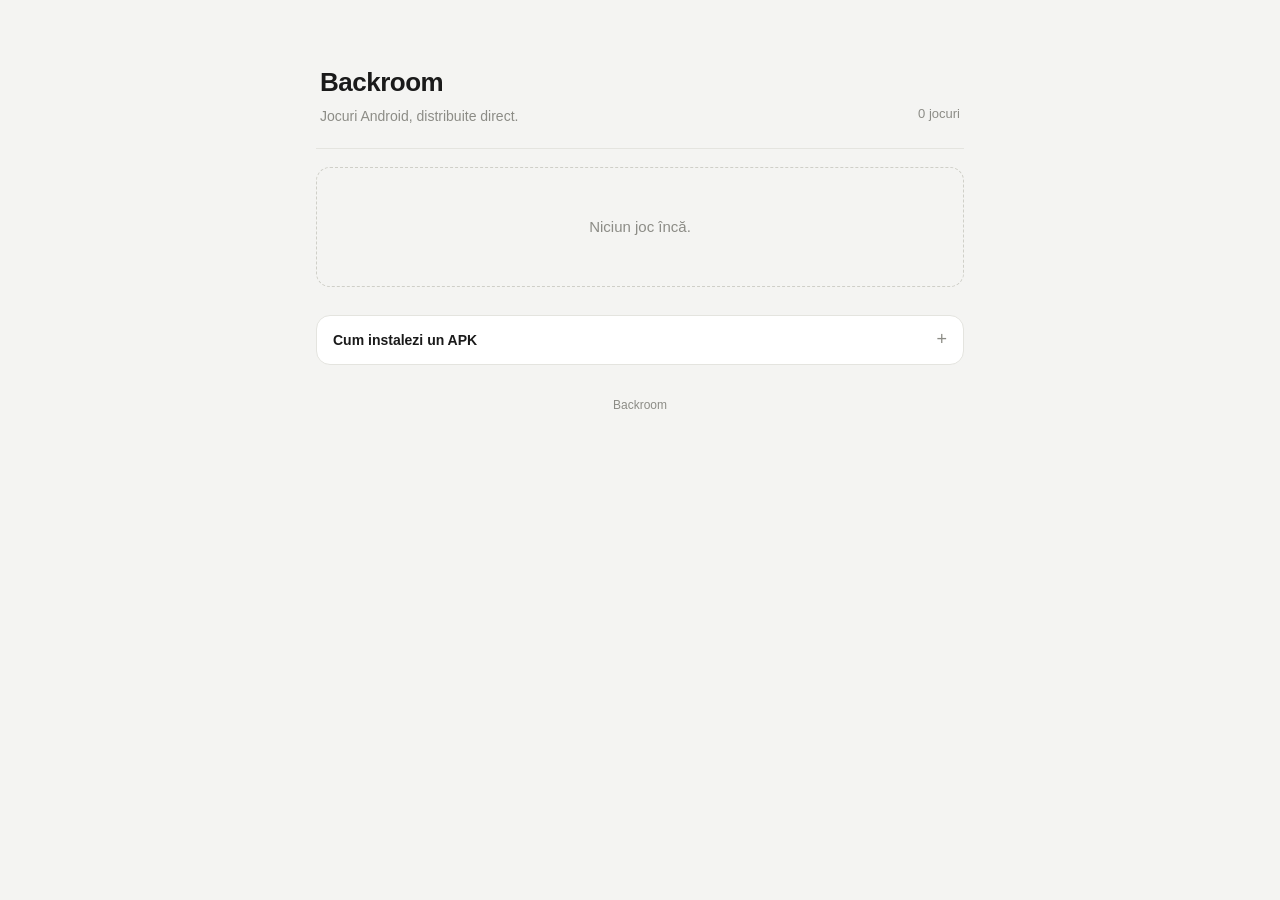
==== docs/index.html @ 14b81a72 "Backroom: site + admin local Co-Authored-By: Claude Opus 5.5 <noreply@anthropic.com>" ====
<!doctype html>
<html lang="ro">
<head>
  <meta charset="utf-8">
  <meta name="viewport" content="width=device-width, initial-scale=1, viewport-fit=cover">
  <meta name="robots" content="noindex, nofollow">
  <meta name="theme-color" content="#f4f4f2" media="(prefers-color-scheme: light)">
  <meta name="theme-color" content="#111110" media="(prefers-color-scheme: dark)">
  <title>Backroom</title>
  <link rel="icon" href="favicon.svg" type="image/svg+xml">
  <link rel="stylesheet" href="style.css">
</head>
<body>
  <main class="wrap">
    <header class="top">
      <div>
        <h1 class="wordmark">Backroom</h1>
        <p class="lede">Jocuri Android, distribuite direct.</p>
      </div>
      <span class="count" id="count"></span>
    </header>

    <section class="list" id="list" aria-live="polite">
      <div class="skeleton"></div><div class="skeleton"></div><div class="skeleton"></div>
    </section>

    <details class="help">
      <summary>Cum instalezi un APK</summary>
      <ol>
        <li>Apasă <b>Descarcă</b> și așteaptă să se termine descărcarea.</li>
        <li>Deschide fișierul din notificare sau din aplicația <b>Fișiere → Descărcări</b>.</li>
        <li>Dacă telefonul cere, permite instalarea din această sursă (<b>Setări → Instalează aplicații necunoscute</b>), apoi revino și apasă <b>Instalează</b>.</li>
      </ol>
      <p>La o versiune nouă, descarci și instalezi peste cea veche. Progresul rămâne.</p>
    </details>

    <footer class="foot">Backroom</footer>
  </main>

  <dialog class="sheet" id="sheet">
    <div class="sheet-in">
      <button class="close" id="close" aria-label="Închide">
        <svg viewBox="0 0 24 24" width="20" height="20"><path d="M6 6l12 12M18 6L6 18" stroke="currentColor" stroke-width="1.8" stroke-linecap="round"/></svg>
      </button>
      <div class="sheet-head">
        <img class="icon lg" id="s-icon" alt="">
        <div>
          <h2 id="s-name"></h2>
          <p class="meta" id="s-meta"></p>
        </div>
      </div>
      <a class="btn primary wide" id="s-dl" download>
        <svg viewBox="0 0 24 24" width="18" height="18"><path d="M12 4v11m0 0l-4.5-4.5M12 15l4.5-4.5M5 19h14" stroke="currentColor" stroke-width="1.8" fill="none" stroke-linecap="round" stroke-linejoin="round"/></svg>
        <span id="s-dl-label">Descarcă</span>
      </a>
      <p class="body" id="s-desc"></p>
      <div id="s-log-wrap">
        <h3>Ce e nou</h3>
        <p class="body" id="s-log"></p>
      </div>
      <dl class="facts" id="s-facts"></dl>
    </div>
  </dialog>

  <script src="app.js"></script>
</body>
</html>
---- docs/style.css ----
:root {
  --bg: #f4f4f2;
  --card: #ffffff;
  --line: #e4e4df;
  --line-strong: #cfcfc8;
  --text: #1a1a1a;
  --soft: #55554f;
  --muted: #8c8c86;
  --accent: #1a1a1a;
  --accent-text: #ffffff;
  --tag: #e9efe6;
  --tag-text: #3d5a35;
  --shadow: 0 1px 2px rgba(20, 20, 15, .04), 0 2px 8px rgba(20, 20, 15, .03);
  --radius: 14px;
  color-scheme: light;
}
@media (prefers-color-scheme: dark) {
  :root {
    --bg: #111110;
    --card: #1a1a19;
    --line: #2a2a28;
    --line-strong: #3a3a37;
    --text: #ededea;
    --soft: #b0b0aa;
    --muted: #7d7d77;
    --accent: #ededea;
    --accent-text: #111110;
    --tag: #23301f;
    --tag-text: #a9c99c;
    --shadow: none;
    color-scheme: dark;
  }
}

* { box-sizing: border-box; }
html { -webkit-text-size-adjust: 100%; }
body {
  margin: 0;
  background: var(--bg);
  color: var(--text);
  font: 15px/1.45 -apple-system, BlinkMacSystemFont, "Segoe UI", Inter, Roboto, "Helvetica Neue", sans-serif;
  -webkit-font-smoothing: antialiased;
  -webkit-tap-highlight-color: transparent;
}

.wrap {
  max-width: 680px;
  margin: 0 auto;
  padding: calc(28px + env(safe-area-inset-top)) 16px calc(32px + env(safe-area-inset-bottom));
}

.top {
  display: flex;
  align-items: flex-end;
  justify-content: space-between;
  gap: 16px;
  padding: 8px 4px 22px;
  border-bottom: 1px solid var(--line);
  margin-bottom: 18px;
}
.wordmark { margin: 0; font-size: 26px; font-weight: 650; letter-spacing: -.5px; }
.lede { margin: 4px 0 0; color: var(--muted); font-size: 14px; }
.count { color: var(--muted); font-size: 13px; white-space: nowrap; padding-bottom: 2px; }

.list { display: flex; flex-direction: column; gap: 10px; }

.game {
  display: flex;
  align-items: center;
  gap: 14px;
  padding: 14px;
  background: var(--card);
  border: 1px solid var(--line);
  border-radius: var(--radius);
  box-shadow: var(--shadow);
  cursor: pointer;
  transition: border-color .15s, transform .15s;
}
.game:hover { border-color: var(--line-strong); }
.game:active { transform: scale(.99); }

.icon {
  width: 60px; height: 60px;
  border-radius: 14px;
  flex: none;
  object-fit: cover;
  background: var(--line);
  outline: 1px solid rgba(0, 0, 0, .06);
  outline-offset: -1px;
}
.icon.lg { width: 76px; height: 76px; border-radius: 18px; }

.info { flex: 1; min-width: 0; }
.name-row { display: flex; align-items: center; gap: 8px; min-width: 0; }
.name { margin: 0; font-size: 16px; font-weight: 620; letter-spacing: -.15px; white-space: nowrap; overflow: hidden; text-overflow: ellipsis; }
.tag {
  flex: none;
  font-size: 11px; font-weight: 600;
  padding: 2px 7px;
  border-radius: 99px;
  background: var(--tag); color: var(--tag-text);
}
.desc {
  margin: 3px 0 0;
  color: var(--soft);
  font-size: 13.5px;
  display: -webkit-box; -webkit-line-clamp: 2; -webkit-box-orient: vertical; overflow: hidden;
}
.meta { margin: 5px 0 0; color: var(--muted); font-size: 12.5px; font-variant-numeric: tabular-nums; }

.btn {
  display: inline-flex; align-items: center; justify-content: center; gap: 6px;
  flex: none;
  min-height: 40px;
  padding: 0 14px;
  border-radius: 10px;
  border: 1px solid var(--line-strong);
  background: transparent;
  color: var(--text);
  font: inherit; font-size: 14px; font-weight: 600;
  text-decoration: none;
  cursor: pointer;
  transition: background .15s, border-color .15s;
}
.btn:hover { border-color: var(--text); }
.btn.primary { background: var(--accent); color: var(--accent-text); border-color: var(--accent); }
.btn.primary:hover { opacity: .9; }
.btn.wide { width: 100%; min-height: 48px; font-size: 15px; }

/* narrow phones: icon-only download button */
@media (max-width: 400px) {
  .game .btn .lbl { display: none; }
  .game .btn { width: 44px; padding: 0; }
  .icon { width: 56px; height: 56px; border-radius: 13px; }
}

.skeleton { height: 90px; border-radius: var(--radius); background: var(--card); border: 1px solid var(--line); opacity: .6; animation: pulse 1.2s ease-in-out infinite alternate; }
@keyframes pulse { to { opacity: .3; } }

.empty { text-align: center; color: var(--muted); padding: 48px 16px; border: 1px dashed var(--line-strong); border-radius: var(--radius); }

.help {
  margin-top: 28px;
  background: var(--card);
  border: 1px solid var(--line);
  border-radius: var(--radius);
  padding: 0 16px;
}
.help summary { cursor: pointer; padding: 14px 0; font-weight: 600; font-size: 14px; list-style: none; display: flex; justify-content: space-between; }
.help summary::-webkit-details-marker { display: none; }
.help summary::after { content: "+"; color: var(--muted); font-weight: 400; font-size: 18px; line-height: 1; }
.help[open] summary::after { content: "−"; }
.help ol { margin: 0 0 8px; padding-left: 20px; color: var(--soft); font-size: 14px; }
.help li { margin-bottom: 6px; }
.help p { color: var(--muted); font-size: 13px; margin: 0 0 14px; }

.foot { text-align: center; color: var(--muted); font-size: 12px; padding: 32px 0 0; }

/* detail sheet */
.sheet {
  border: none; padding: 0;
  width: 100%; max-width: 560px;
  max-height: 88vh;
  margin: auto auto 0;
  border-radius: 20px 20px 0 0;
  background: var(--card); color: var(--text);
}
.sheet::backdrop { background: rgba(10, 10, 8, .45); }
.sheet[open] { animation: up .22s ease-out; }
@keyframes up { from { transform: translateY(24px); opacity: 0; } }
.sheet-in { position: relative; padding: 24px 20px calc(24px + env(safe-area-inset-bottom)); }
.close {
  position: absolute; top: 14px; right: 14px;
  width: 36px; height: 36px; border-radius: 50%;
  border: none; background: var(--bg); color: var(--soft);
  display: flex; align-items: center; justify-content: center; cursor: pointer;
}
.sheet-head { display: flex; gap: 16px; align-items: center; padding-right: 40px; margin-bottom: 18px; }
.sheet h2 { margin: 0; font-size: 21px; letter-spacing: -.3px; }
.sheet h3 { margin: 22px 0 6px; font-size: 13px; text-transform: uppercase; letter-spacing: .6px; color: var(--muted); font-weight: 600; }
.sheet .body { margin: 18px 0 0; color: var(--soft); white-space: pre-line; font-size: 14.5px; }
.sheet h3 + .body { margin-top: 0; }
.facts { display: grid; grid-template-columns: 1fr 1fr; gap: 1px; background: var(--line); border: 1px solid var(--line); border-radius: 12px; overflow: hidden; margin: 22px 0 0; }
.facts div { background: var(--card); padding: 10px 12px; }
.facts dt { font-size: 11.5px; color: var(--muted); }
.facts dd { margin: 2px 0 0; font-size: 14px; font-weight: 550; font-variant-numeric: tabular-nums; }

@media (min-width: 640px) {
  .wrap { padding-top: 56px; }
  .game { padding: 16px 18px; gap: 16px; }
  .sheet { margin: auto; border-radius: 20px; }
  .sheet-in { padding: 28px; }
}
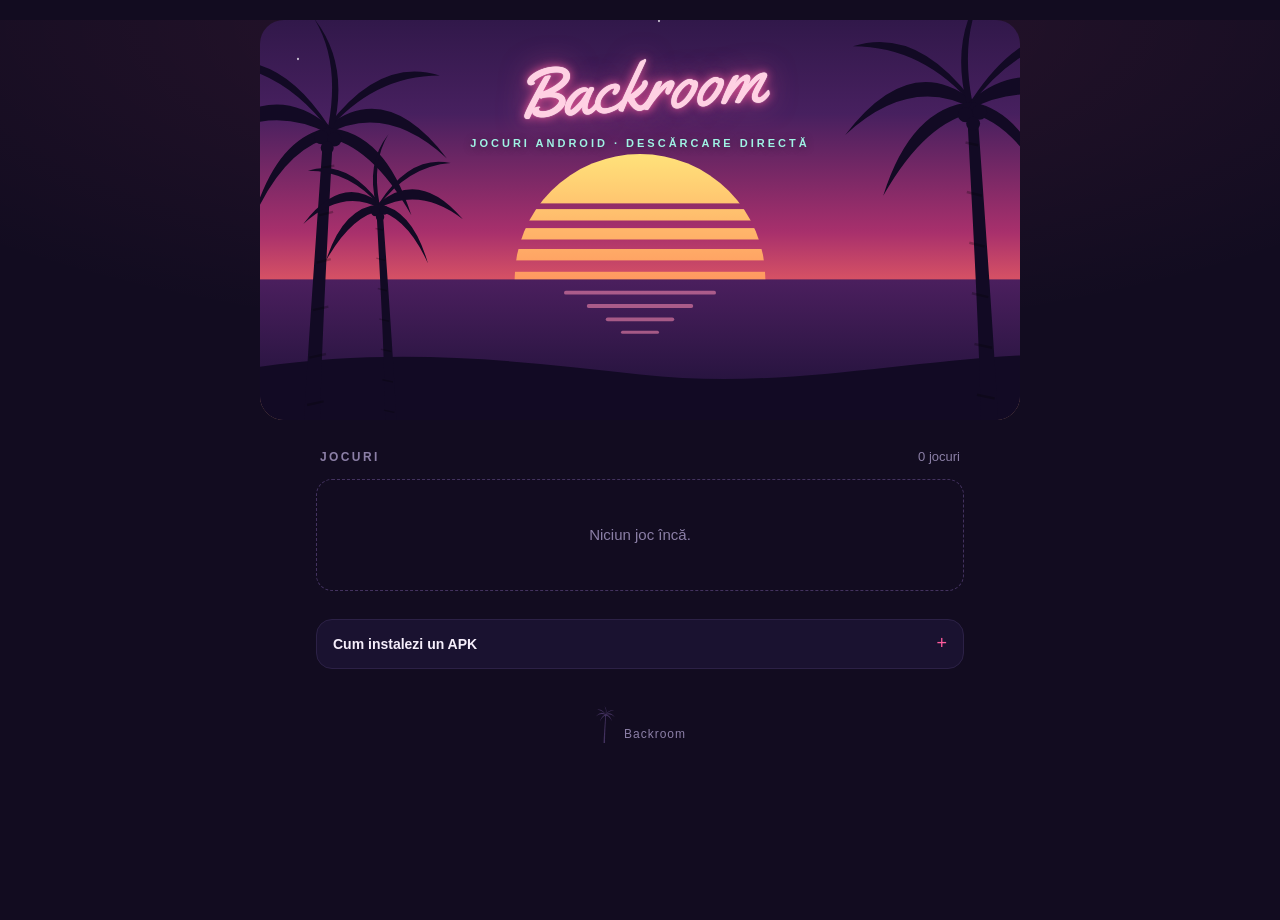
==== commit a80c5afb: "Temă Miami: apus, palmieri, ocean Co-Authored-By: Claude Opus 5.5 <noreply@anthropic.com>" ====
--- a/docs/index.html
+++ b/docs/index.html
@@ -4,21 +4,88 @@
   <meta charset="utf-8">
   <meta name="viewport" content="width=device-width, initial-scale=1, viewport-fit=cover">
   <meta name="robots" content="noindex, nofollow">
-  <meta name="theme-color" content="#f4f4f2" media="(prefers-color-scheme: light)">
-  <meta name="theme-color" content="#111110" media="(prefers-color-scheme: dark)">
+  <meta name="theme-color" content="#1b1035">
   <title>Backroom</title>
   <link rel="icon" href="favicon.svg" type="image/svg+xml">
+  <link rel="preconnect" href="https://fonts.googleapis.com">
+  <link rel="preconnect" href="https://fonts.gstatic.com" crossorigin>
+  <link href="https://fonts.googleapis.com/css2?family=Yellowtail&display=swap" rel="stylesheet">
   <link rel="stylesheet" href="style.css">
 </head>
 <body>
+  <svg width="0" height="0" style="position:absolute" aria-hidden="true">
+    <defs>
+      <symbol id="palm" viewBox="0 0 240 420">
+        <path d="M104 420 C108 330 116 220 124 108 L132 110 C126 222 120 330 120 420 Z"/>
+        <path d="M108 380 l14 -3 M110 340 l14 -3 M112 300 l14 -3 M115 260 l13 -3 M118 220 l12 -3 M120 180 l12 -3 M123 140 l10 -2" stroke="#000" stroke-opacity=".25" stroke-width="2"/>
+        <path d="M128 104 Q178 66 228 132 Q176 84 126 112Z"/>
+        <path d="M128 104 Q172 46 222 62 Q166 62 126 110Z"/>
+        <path d="M128 104 Q74 60 18 126 Q74 82 130 112Z"/>
+        <path d="M128 104 Q86 40 34 52 Q90 56 130 110Z"/>
+        <path d="M128 104 Q138 50 116 14 Q146 52 132 108Z"/>
+        <path d="M128 106 Q176 110 198 180 Q164 120 124 114Z"/>
+        <path d="M128 106 Q84 114 64 184 Q92 122 132 114Z"/>
+        <circle cx="122" cy="114" r="6"/><circle cx="133" cy="116" r="6"/><circle cx="127" cy="123" r="5.5"/>
+      </symbol>
+      <linearGradient id="sky" x1="0" y1="0" x2="0" y2="1">
+        <stop offset="0" stop-color="#1b1035"/>
+        <stop offset=".38" stop-color="#47205f"/>
+        <stop offset=".62" stop-color="#a8306c"/>
+        <stop offset=".8" stop-color="#ff6f5e"/>
+        <stop offset=".92" stop-color="#ffb86b"/>
+      </linearGradient>
+      <linearGradient id="sun" x1="0" y1="0" x2="0" y2="1">
+        <stop offset="0" stop-color="#ffe27a"/>
+        <stop offset=".6" stop-color="#ff8a5b"/>
+        <stop offset="1" stop-color="#ff4f8b"/>
+      </linearGradient>
+      <linearGradient id="sea" x1="0" y1="0" x2="0" y2="1">
+        <stop offset="0" stop-color="#4b1f5e"/>
+        <stop offset="1" stop-color="#1a1034"/>
+      </linearGradient>
+      <mask id="sunCut">
+        <rect width="400" height="260" fill="#fff"/>
+        <rect x="0" y="146" width="400" height="3" fill="#000"/>
+        <rect x="0" y="155" width="400" height="4" fill="#000"/>
+        <rect x="0" y="165" width="400" height="5" fill="#000"/>
+        <rect x="0" y="176" width="400" height="6" fill="#000"/>
+      </mask>
+    </defs>
+  </svg>
+
+  <header class="hero">
+    <svg class="scene" viewBox="0 0 400 260" preserveAspectRatio="xMidYMax slice" aria-hidden="true">
+      <rect width="400" height="260" fill="url(#sky)"/>
+      <g fill="#fff" opacity=".7">
+        <circle cx="40" cy="22" r=".9"/><circle cx="92" cy="40" r=".7"/><circle cx="150" cy="16" r="1"/><circle cx="262" cy="30" r=".8"/>
+        <circle cx="318" cy="14" r="1"/><circle cx="360" cy="46" r=".7"/><circle cx="210" cy="50" r=".6"/><circle cx="20" cy="70" r=".6"/>
+      </g>
+      <circle cx="200" cy="186" r="66" fill="url(#sun)" mask="url(#sunCut)"/>
+      <rect y="186" width="400" height="74" fill="url(#sea)"/>
+      <g fill="#ff8fb4" opacity=".55">
+        <rect x="160" y="192" width="80" height="2" rx="1"/>
+        <rect x="172" y="199" width="56" height="2" rx="1"/>
+        <rect x="182" y="206" width="36" height="2" rx="1"/>
+        <rect x="190" y="213" width="20" height="1.6" rx=".8"/>
+      </g>
+      <path d="M0 232 C70 222 130 228 200 236 S330 230 400 226 V260 H0Z" fill="#120a24"/>
+      <g fill="#120a24">
+        <use href="#palm" x="-44" y="40" width="150" height="262"/>
+        <use href="#palm" x="18" y="104" width="96" height="168" transform="translate(132 0) scale(-1 1)"/>
+        <use href="#palm" x="300" y="22" width="160" height="280" transform="translate(760 0) scale(-1 1)"/>
+      </g>
+    </svg>
+    <div class="brand">
+      <h1 class="wordmark">Backroom</h1>
+      <p class="kicker">Jocuri Android · Descărcare directă</p>
+    </div>
+  </header>
+
   <main class="wrap">
-    <header class="top">
-      <div>
-        <h1 class="wordmark">Backroom</h1>
-        <p class="lede">Jocuri Android, distribuite direct.</p>
-      </div>
+    <div class="section-head">
+      <h2>Jocuri</h2>
       <span class="count" id="count"></span>
-    </header>
+    </div>
 
     <section class="list" id="list" aria-live="polite">
       <div class="skeleton"></div><div class="skeleton"></div><div class="skeleton"></div>
@@ -34,7 +101,10 @@
       <p>La o versiune nouă, descarci și instalezi peste cea veche. Progresul rămâne.</p>
     </details>
 
-    <footer class="foot">Backroom</footer>
+    <footer class="foot">
+      <svg viewBox="0 0 240 420" width="22" height="38" aria-hidden="true"><use href="#palm"/></svg>
+      <span>Backroom</span>
+    </footer>
   </main>
 
   <dialog class="sheet" id="sheet">
--- a/docs/style.css
+++ b/docs/style.css
@@ -1,70 +1,90 @@
 :root {
-  --bg: #f4f4f2;
-  --card: #ffffff;
-  --line: #e4e4df;
-  --line-strong: #cfcfc8;
-  --text: #1a1a1a;
-  --soft: #55554f;
-  --muted: #8c8c86;
-  --accent: #1a1a1a;
-  --accent-text: #ffffff;
-  --tag: #e9efe6;
-  --tag-text: #3d5a35;
-  --shadow: 0 1px 2px rgba(20, 20, 15, .04), 0 2px 8px rgba(20, 20, 15, .03);
-  --radius: 14px;
-  color-scheme: light;
-}
-@media (prefers-color-scheme: dark) {
-  :root {
-    --bg: #111110;
-    --card: #1a1a19;
-    --line: #2a2a28;
-    --line-strong: #3a3a37;
-    --text: #ededea;
-    --soft: #b0b0aa;
-    --muted: #7d7d77;
-    --accent: #ededea;
-    --accent-text: #111110;
-    --tag: #23301f;
-    --tag-text: #a9c99c;
-    --shadow: none;
-    color-scheme: dark;
-  }
+  --bg: #120c20;
+  --card: #1a1230;
+  --card-hover: #201638;
+  --line: #2c2146;
+  --line-strong: #43325f;
+  --text: #f6eefb;
+  --soft: #c8bcdc;
+  --muted: #8b7fa6;
+  --pink: #ff5c9d;
+  --coral: #ff8a5b;
+  --teal: #3fe0c5;
+  --radius: 16px;
+  color-scheme: dark;
 }
 
 * { box-sizing: border-box; }
-html { -webkit-text-size-adjust: 100%; }
+[hidden] { display: none !important; }
+html { -webkit-text-size-adjust: 100%; background: var(--bg); }
 body {
   margin: 0;
-  background: var(--bg);
+  min-height: 100vh;
+  background:
+    radial-gradient(120% 60% at 50% 0%, rgba(255, 92, 157, .10), transparent 60%),
+    var(--bg);
   color: var(--text);
   font: 15px/1.45 -apple-system, BlinkMacSystemFont, "Segoe UI", Inter, Roboto, "Helvetica Neue", sans-serif;
   -webkit-font-smoothing: antialiased;
   -webkit-tap-highlight-color: transparent;
 }
 
+/* hero */
+.hero {
+  position: relative;
+  height: calc(250px + env(safe-area-inset-top));
+  overflow: hidden;
+  isolation: isolate;
+}
+.scene { position: absolute; inset: 0; width: 100%; height: 100%; display: block; z-index: -1; }
+.hero::after {
+  content: ""; position: absolute; left: 0; right: 0; bottom: 0; height: 40px;
+  background: linear-gradient(transparent, var(--bg));
+}
+.brand {
+  position: relative;
+  text-align: center;
+  padding: calc(30px + env(safe-area-inset-top)) 16px 0;
+}
+.wordmark {
+  margin: 0;
+  font-family: "Yellowtail", "Brush Script MT", cursive;
+  font-weight: 400;
+  font-size: 58px;
+  line-height: 1;
+  color: #ffd1e3;
+  text-shadow: 0 0 1px #fff, 0 0 10px rgba(255, 92, 157, .9), 0 0 28px rgba(255, 92, 157, .55);
+  transform: rotate(-4deg);
+}
+.kicker {
+  margin: 14px 0 0;
+  font-size: 11px;
+  font-weight: 600;
+  letter-spacing: 3px;
+  text-transform: uppercase;
+  color: #9ff3e4;
+  text-shadow: 0 1px 8px rgba(0, 0, 0, .4);
+}
+
 .wrap {
   max-width: 680px;
   margin: 0 auto;
-  padding: calc(28px + env(safe-area-inset-top)) 16px calc(32px + env(safe-area-inset-bottom));
-}
-
-.top {
-  display: flex;
-  align-items: flex-end;
-  justify-content: space-between;
-  gap: 16px;
-  padding: 8px 4px 22px;
-  border-bottom: 1px solid var(--line);
-  margin-bottom: 18px;
-}
-.wordmark { margin: 0; font-size: 26px; font-weight: 650; letter-spacing: -.5px; }
-.lede { margin: 4px 0 0; color: var(--muted); font-size: 14px; }
-.count { color: var(--muted); font-size: 13px; white-space: nowrap; padding-bottom: 2px; }
+  padding: 6px 16px calc(32px + env(safe-area-inset-bottom));
+}
+
+.section-head {
+  display: flex; align-items: baseline; justify-content: space-between;
+  padding: 0 4px 12px;
+}
+.section-head h2 {
+  margin: 0; font-size: 12px; font-weight: 700; letter-spacing: 2.4px; text-transform: uppercase; color: var(--muted);
+}
+.count { color: var(--muted); font-size: 13px; }
 
 .list { display: flex; flex-direction: column; gap: 10px; }
 
 .game {
+  position: relative;
   display: flex;
   align-items: center;
   gap: 14px;
@@ -72,11 +92,17 @@
   background: var(--card);
   border: 1px solid var(--line);
   border-radius: var(--radius);
-  box-shadow: var(--shadow);
   cursor: pointer;
-  transition: border-color .15s, transform .15s;
-}
-.game:hover { border-color: var(--line-strong); }
+  overflow: hidden;
+  transition: border-color .15s, background .15s, transform .15s;
+}
+.game::before {
+  content: ""; position: absolute; left: 0; top: 14px; bottom: 14px; width: 3px; border-radius: 0 3px 3px 0;
+  background: linear-gradient(var(--pink), var(--coral));
+  opacity: 0; transition: opacity .15s;
+}
+.game:hover { border-color: var(--line-strong); background: var(--card-hover); }
+.game:hover::before { opacity: 1; }
 .game:active { transform: scale(.99); }
 
 .icon {
@@ -85,20 +111,21 @@
   flex: none;
   object-fit: cover;
   background: var(--line);
-  outline: 1px solid rgba(0, 0, 0, .06);
-  outline-offset: -1px;
+  box-shadow: 0 4px 14px rgba(0, 0, 0, .35);
 }
 .icon.lg { width: 76px; height: 76px; border-radius: 18px; }
 
 .info { flex: 1; min-width: 0; }
 .name-row { display: flex; align-items: center; gap: 8px; min-width: 0; }
-.name { margin: 0; font-size: 16px; font-weight: 620; letter-spacing: -.15px; white-space: nowrap; overflow: hidden; text-overflow: ellipsis; }
+.name { margin: 0; font-size: 16px; font-weight: 650; letter-spacing: -.1px; white-space: nowrap; overflow: hidden; text-overflow: ellipsis; }
 .tag {
   flex: none;
-  font-size: 11px; font-weight: 600;
+  font-size: 10.5px; font-weight: 700; letter-spacing: .6px; text-transform: uppercase;
   padding: 2px 7px;
   border-radius: 99px;
-  background: var(--tag); color: var(--tag-text);
+  color: var(--teal);
+  background: rgba(63, 224, 197, .12);
+  border: 1px solid rgba(63, 224, 197, .3);
 }
 .desc {
   margin: 3px 0 0;
@@ -112,32 +139,32 @@
   display: inline-flex; align-items: center; justify-content: center; gap: 6px;
   flex: none;
   min-height: 40px;
-  padding: 0 14px;
-  border-radius: 10px;
-  border: 1px solid var(--line-strong);
-  background: transparent;
-  color: var(--text);
-  font: inherit; font-size: 14px; font-weight: 600;
+  padding: 0 15px;
+  border-radius: 11px;
+  border: none;
+  background: linear-gradient(135deg, var(--pink), var(--coral));
+  color: #fff;
+  font: inherit; font-size: 14px; font-weight: 650;
   text-decoration: none;
   cursor: pointer;
-  transition: background .15s, border-color .15s;
-}
-.btn:hover { border-color: var(--text); }
-.btn.primary { background: var(--accent); color: var(--accent-text); border-color: var(--accent); }
-.btn.primary:hover { opacity: .9; }
-.btn.wide { width: 100%; min-height: 48px; font-size: 15px; }
-
-/* narrow phones: icon-only download button */
-@media (max-width: 400px) {
+  box-shadow: 0 6px 18px -6px rgba(255, 92, 157, .7);
+  transition: filter .15s, transform .15s;
+}
+.btn:hover { filter: brightness(1.08); }
+.btn:active { transform: translateY(1px); }
+.btn.wide { width: 100%; min-height: 50px; font-size: 15px; }
+
+@media (max-width: 480px) {
   .game .btn .lbl { display: none; }
   .game .btn { width: 44px; padding: 0; }
   .icon { width: 56px; height: 56px; border-radius: 13px; }
-}
-
-.skeleton { height: 90px; border-radius: var(--radius); background: var(--card); border: 1px solid var(--line); opacity: .6; animation: pulse 1.2s ease-in-out infinite alternate; }
-@keyframes pulse { to { opacity: .3; } }
-
-.empty { text-align: center; color: var(--muted); padding: 48px 16px; border: 1px dashed var(--line-strong); border-radius: var(--radius); }
+  .wordmark { font-size: 52px; }
+}
+
+.skeleton { height: 90px; border-radius: var(--radius); background: var(--card); border: 1px solid var(--line); animation: pulse 1.2s ease-in-out infinite alternate; }
+@keyframes pulse { to { opacity: .45; } }
+
+.empty { text-align: center; color: var(--muted); padding: 44px 16px; border: 1px dashed var(--line-strong); border-radius: var(--radius); }
 
 .help {
   margin-top: 28px;
@@ -148,13 +175,20 @@
 }
 .help summary { cursor: pointer; padding: 14px 0; font-weight: 600; font-size: 14px; list-style: none; display: flex; justify-content: space-between; }
 .help summary::-webkit-details-marker { display: none; }
-.help summary::after { content: "+"; color: var(--muted); font-weight: 400; font-size: 18px; line-height: 1; }
+.help summary::after { content: "+"; color: var(--pink); font-weight: 400; font-size: 18px; line-height: 1; }
 .help[open] summary::after { content: "−"; }
 .help ol { margin: 0 0 8px; padding-left: 20px; color: var(--soft); font-size: 14px; }
 .help li { margin-bottom: 6px; }
+.help li::marker { color: var(--pink); font-weight: 700; }
+.help b { color: var(--text); }
 .help p { color: var(--muted); font-size: 13px; margin: 0 0 14px; }
 
-.foot { text-align: center; color: var(--muted); font-size: 12px; padding: 32px 0 0; }
+.foot {
+  display: flex; align-items: flex-end; justify-content: center; gap: 8px;
+  color: var(--muted); font-size: 12px; letter-spacing: 1px;
+  padding: 36px 0 0;
+}
+.foot svg { fill: var(--line-strong); }
 
 /* detail sheet */
 .sheet {
@@ -162,32 +196,41 @@
   width: 100%; max-width: 560px;
   max-height: 88vh;
   margin: auto auto 0;
-  border-radius: 20px 20px 0 0;
+  border-radius: 22px 22px 0 0;
   background: var(--card); color: var(--text);
-}
-.sheet::backdrop { background: rgba(10, 10, 8, .45); }
+  box-shadow: 0 -10px 40px rgba(0, 0, 0, .5);
+}
+.sheet::before {
+  content: ""; display: block; height: 3px;
+  background: linear-gradient(90deg, var(--pink), var(--coral), var(--teal));
+}
+.sheet::backdrop { background: rgba(8, 4, 16, .6); backdrop-filter: blur(3px); }
 .sheet[open] { animation: up .22s ease-out; }
 @keyframes up { from { transform: translateY(24px); opacity: 0; } }
-.sheet-in { position: relative; padding: 24px 20px calc(24px + env(safe-area-inset-bottom)); }
+.sheet-in { position: relative; padding: 22px 20px calc(24px + env(safe-area-inset-bottom)); }
 .close {
   position: absolute; top: 14px; right: 14px;
   width: 36px; height: 36px; border-radius: 50%;
-  border: none; background: var(--bg); color: var(--soft);
+  border: none; background: var(--line); color: var(--soft);
   display: flex; align-items: center; justify-content: center; cursor: pointer;
 }
 .sheet-head { display: flex; gap: 16px; align-items: center; padding-right: 40px; margin-bottom: 18px; }
 .sheet h2 { margin: 0; font-size: 21px; letter-spacing: -.3px; }
-.sheet h3 { margin: 22px 0 6px; font-size: 13px; text-transform: uppercase; letter-spacing: .6px; color: var(--muted); font-weight: 600; }
+.sheet h3 { margin: 22px 0 6px; font-size: 11.5px; text-transform: uppercase; letter-spacing: 1.6px; color: var(--teal); font-weight: 700; }
 .sheet .body { margin: 18px 0 0; color: var(--soft); white-space: pre-line; font-size: 14.5px; }
 .sheet h3 + .body { margin-top: 0; }
 .facts { display: grid; grid-template-columns: 1fr 1fr; gap: 1px; background: var(--line); border: 1px solid var(--line); border-radius: 12px; overflow: hidden; margin: 22px 0 0; }
 .facts div { background: var(--card); padding: 10px 12px; }
 .facts dt { font-size: 11.5px; color: var(--muted); }
-.facts dd { margin: 2px 0 0; font-size: 14px; font-weight: 550; font-variant-numeric: tabular-nums; }
+.facts dd { margin: 2px 0 0; font-size: 14px; font-weight: 600; font-variant-numeric: tabular-nums; }
 
 @media (min-width: 640px) {
-  .wrap { padding-top: 56px; }
+  .hero { height: 400px; max-width: 760px; margin: 20px auto 0; border-radius: 24px; }
+  .hero::after { display: none; }
+  .brand { padding-top: 32px; }
+  .wordmark { font-size: 70px; }
+  .wrap { padding-top: 28px; }
   .game { padding: 16px 18px; gap: 16px; }
-  .sheet { margin: auto; border-radius: 20px; }
-  .sheet-in { padding: 28px; }
-}
+  .sheet { margin: auto; border-radius: 22px; }
+  .sheet-in { padding: 26px 28px 28px; }
+}
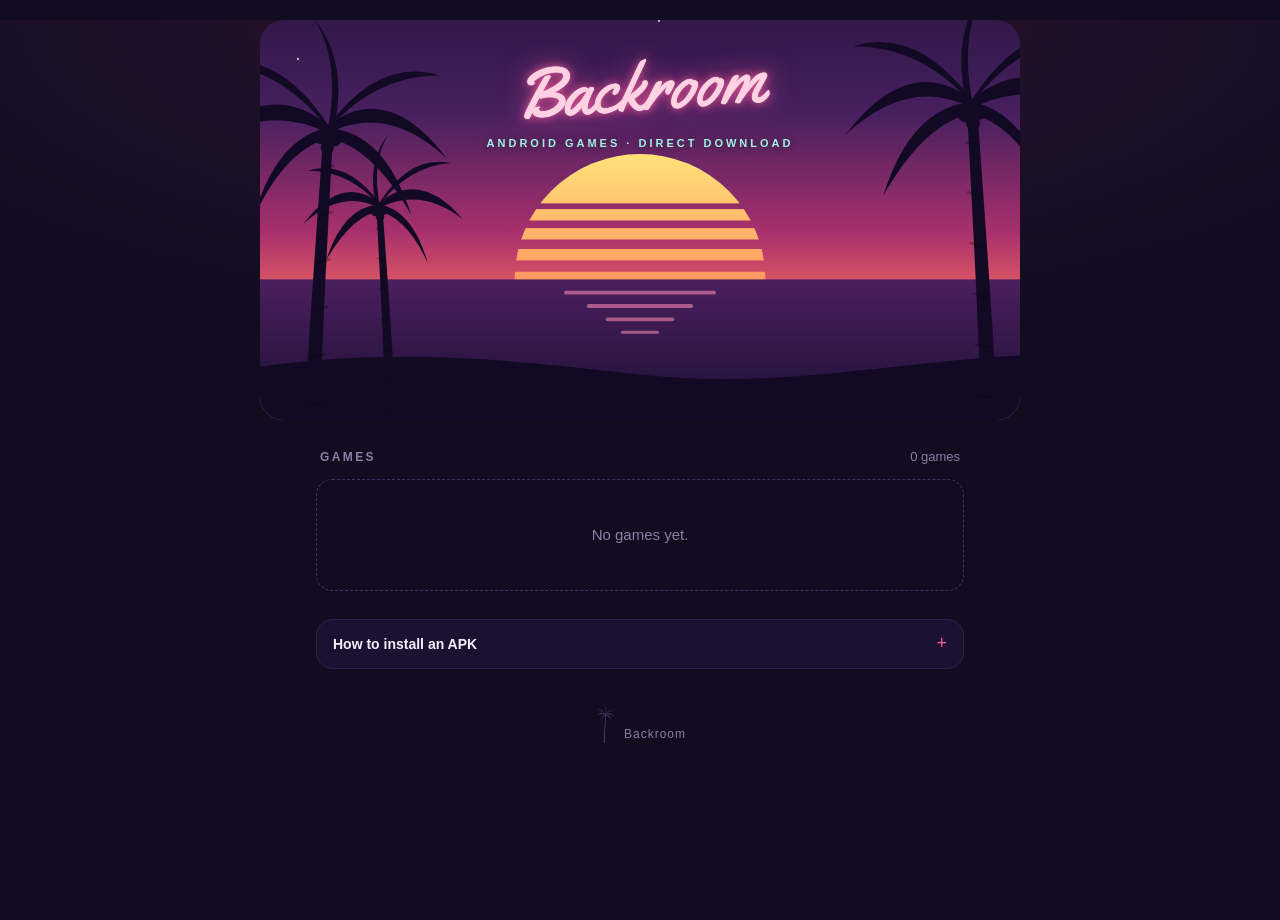
==== commit 900d9cde: "Site în engleză Co-Authored-By: Claude Opus 5.5 <noreply@anthropic.com>" ====
--- a/docs/index.html
+++ b/docs/index.html
@@ -1,5 +1,5 @@
 <!doctype html>
-<html lang="ro">
+<html lang="en">
 <head>
   <meta charset="utf-8">
   <meta name="viewport" content="width=device-width, initial-scale=1, viewport-fit=cover">
@@ -77,13 +77,13 @@
     </svg>
     <div class="brand">
       <h1 class="wordmark">Backroom</h1>
-      <p class="kicker">Jocuri Android · Descărcare directă</p>
+      <p class="kicker">Android games · Direct download</p>
     </div>
   </header>
 
   <main class="wrap">
     <div class="section-head">
-      <h2>Jocuri</h2>
+      <h2>Games</h2>
       <span class="count" id="count"></span>
     </div>
 
@@ -92,13 +92,13 @@
     </section>
 
     <details class="help">
-      <summary>Cum instalezi un APK</summary>
+      <summary>How to install an APK</summary>
       <ol>
-        <li>Apasă <b>Descarcă</b> și așteaptă să se termine descărcarea.</li>
-        <li>Deschide fișierul din notificare sau din aplicația <b>Fișiere → Descărcări</b>.</li>
-        <li>Dacă telefonul cere, permite instalarea din această sursă (<b>Setări → Instalează aplicații necunoscute</b>), apoi revino și apasă <b>Instalează</b>.</li>
+        <li>Tap <b>Download</b> and wait for it to finish.</li>
+        <li>Open the file from the notification or from <b>Files → Downloads</b>.</li>
+        <li>If your phone asks, allow installs from this source (<b>Settings → Install unknown apps</b>), then go back and tap <b>Install</b>.</li>
       </ol>
-      <p>La o versiune nouă, descarci și instalezi peste cea veche. Progresul rămâne.</p>
+      <p>For a new version, just download and install over the old one. Your progress is kept.</p>
     </details>
 
     <footer class="foot">
@@ -109,7 +109,7 @@
 
   <dialog class="sheet" id="sheet">
     <div class="sheet-in">
-      <button class="close" id="close" aria-label="Închide">
+      <button class="close" id="close" aria-label="Close">
         <svg viewBox="0 0 24 24" width="20" height="20"><path d="M6 6l12 12M18 6L6 18" stroke="currentColor" stroke-width="1.8" stroke-linecap="round"/></svg>
       </button>
       <div class="sheet-head">
@@ -121,11 +121,11 @@
       </div>
       <a class="btn primary wide" id="s-dl" download>
         <svg viewBox="0 0 24 24" width="18" height="18"><path d="M12 4v11m0 0l-4.5-4.5M12 15l4.5-4.5M5 19h14" stroke="currentColor" stroke-width="1.8" fill="none" stroke-linecap="round" stroke-linejoin="round"/></svg>
-        <span id="s-dl-label">Descarcă</span>
+        <span id="s-dl-label">Download</span>
       </a>
       <p class="body" id="s-desc"></p>
       <div id="s-log-wrap">
-        <h3>Ce e nou</h3>
+        <h3>What's new</h3>
         <p class="body" id="s-log"></p>
       </div>
       <dl class="facts" id="s-facts"></dl>
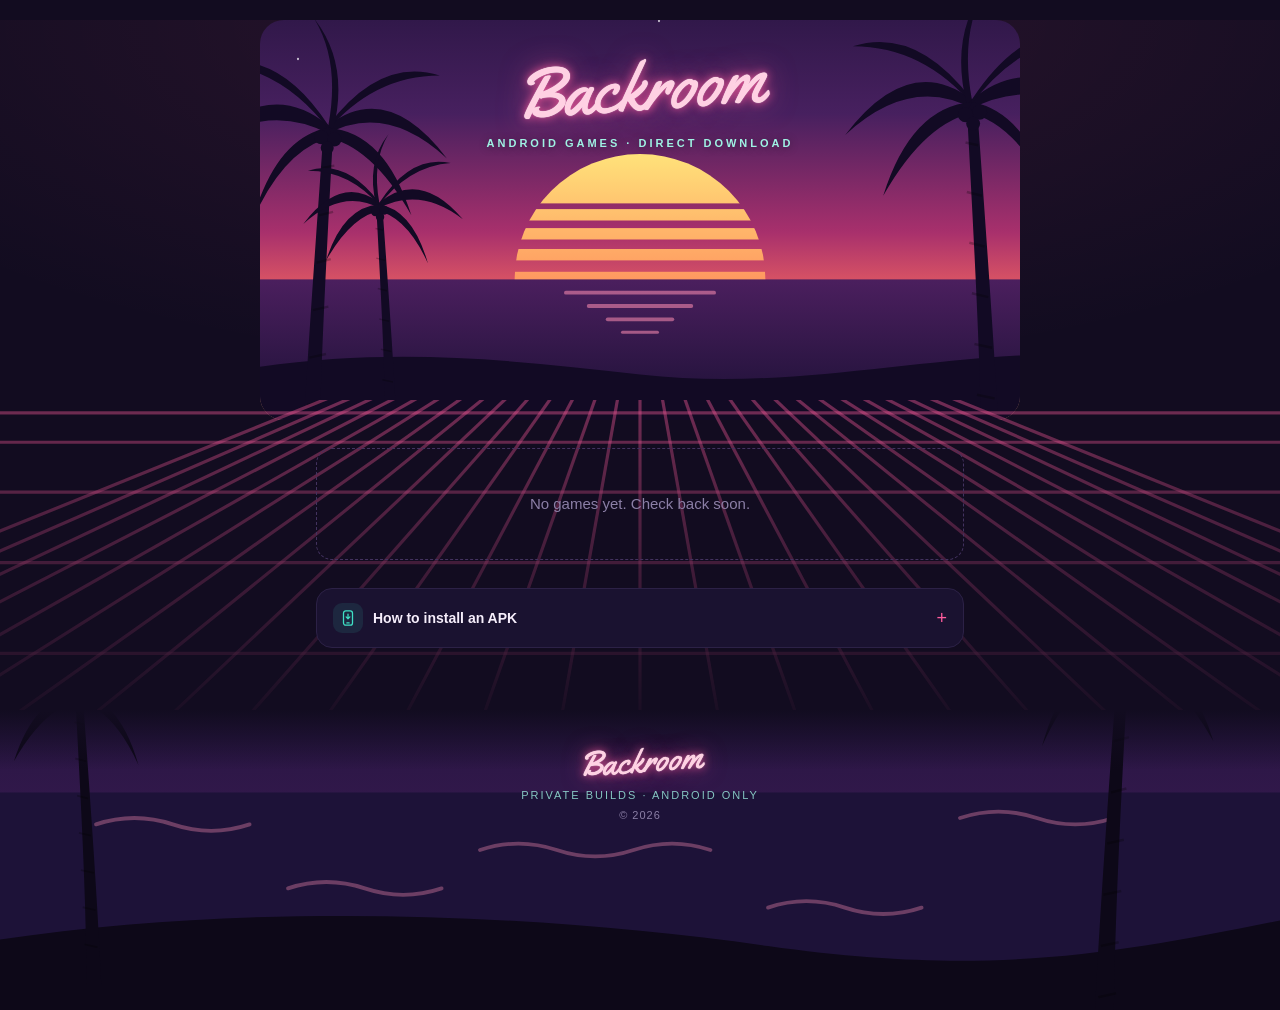
==== commit 6fe44b18: "Pagina mai bogată: joc evidențiat, statistici, podea neon, plajă, capturi de ecran Co-Authored-By: C" ====
--- a/docs/index.html
+++ b/docs/index.html
@@ -11,6 +11,7 @@
   <link rel="preconnect" href="https://fonts.gstatic.com" crossorigin>
   <link href="https://fonts.googleapis.com/css2?family=Yellowtail&display=swap" rel="stylesheet">
   <link rel="stylesheet" href="style.css">
+  <link rel="stylesheet" href="more.css">
 </head>
 <body>
   <svg width="0" height="0" style="position:absolute" aria-hidden="true">
@@ -81,9 +82,19 @@
     </div>
   </header>
 
+  <svg class="floor" viewBox="0 0 400 300" preserveAspectRatio="xMidYMin slice" aria-hidden="true"><g stroke="#ff5c9d" stroke-opacity=".4" stroke-width="1" vector-effect="non-scaling-stroke"><line x1="200" y1="-40" x2="-640" y2="300"/><line x1="200" y1="-40" x2="-580" y2="300"/><line x1="200" y1="-40" x2="-520" y2="300"/><line x1="200" y1="-40" x2="-460" y2="300"/><line x1="200" y1="-40" x2="-400" y2="300"/><line x1="200" y1="-40" x2="-340" y2="300"/><line x1="200" y1="-40" x2="-280" y2="300"/><line x1="200" y1="-40" x2="-220" y2="300"/><line x1="200" y1="-40" x2="-160" y2="300"/><line x1="200" y1="-40" x2="-100" y2="300"/><line x1="200" y1="-40" x2="-40" y2="300"/><line x1="200" y1="-40" x2="20" y2="300"/><line x1="200" y1="-40" x2="80" y2="300"/><line x1="200" y1="-40" x2="140" y2="300"/><line x1="200" y1="-40" x2="200" y2="300"/><line x1="200" y1="-40" x2="260" y2="300"/><line x1="200" y1="-40" x2="320" y2="300"/><line x1="200" y1="-40" x2="380" y2="300"/><line x1="200" y1="-40" x2="440" y2="300"/><line x1="200" y1="-40" x2="500" y2="300"/><line x1="200" y1="-40" x2="560" y2="300"/><line x1="200" y1="-40" x2="620" y2="300"/><line x1="200" y1="-40" x2="680" y2="300"/><line x1="200" y1="-40" x2="740" y2="300"/><line x1="200" y1="-40" x2="800" y2="300"/><line x1="200" y1="-40" x2="860" y2="300"/><line x1="200" y1="-40" x2="920" y2="300"/><line x1="200" y1="-40" x2="980" y2="300"/><line x1="200" y1="-40" x2="1040" y2="300"/><line x1="-600" y1="4.0" x2="1000" y2="4.0"/><line x1="-600" y1="13.2" x2="1000" y2="13.2"/><line x1="-600" y1="28.8" x2="1000" y2="28.8"/><line x1="-600" y1="50.8" x2="1000" y2="50.8"/><line x1="-600" y1="79.2" x2="1000" y2="79.2"/><line x1="-600" y1="114.0" x2="1000" y2="114.0"/><line x1="-600" y1="155.2" x2="1000" y2="155.2"/><line x1="-600" y1="202.8" x2="1000" y2="202.8"/><line x1="-600" y1="256.8" x2="1000" y2="256.8"/><line x1="-600" y1="317.2" x2="1000" y2="317.2"/></g></svg>
+
   <main class="wrap">
-    <div class="section-head">
-      <h2>Games</h2>
+    <div class="stats" id="stats" hidden>
+      <div><b id="st-games">0</b><span>Games</span></div>
+      <div><b id="st-size">0 MB</b><span>Total size</span></div>
+      <div><b id="st-date">—</b><span>Last update</span></div>
+    </div>
+
+    <section id="featured"></section>
+
+    <div class="section-head" id="more-head">
+      <h2 id="more-title">Games</h2>
       <span class="count" id="count"></span>
     </div>
 
@@ -92,20 +103,49 @@
     </section>
 
     <details class="help">
-      <summary>How to install an APK</summary>
-      <ol>
-        <li>Tap <b>Download</b> and wait for it to finish.</li>
-        <li>Open the file from the notification or from <b>Files → Downloads</b>.</li>
-        <li>If your phone asks, allow installs from this source (<b>Settings → Install unknown apps</b>), then go back and tap <b>Install</b>.</li>
+      <summary>
+        <span class="help-ic" aria-hidden="true"><svg viewBox="0 0 24 24" width="18" height="18"><rect x="6" y="2.5" width="12" height="19" rx="3" fill="none" stroke="currentColor" stroke-width="1.7"/><path d="M12 7v6m0 0l-2.5-2.5M12 13l2.5-2.5" stroke="currentColor" stroke-width="1.7" fill="none" stroke-linecap="round" stroke-linejoin="round"/><path d="M10.5 18.5h3" stroke="currentColor" stroke-width="1.7" stroke-linecap="round"/></svg></span>
+        How to install an APK
+      </summary>
+      <ol class="steps">
+        <li><b>Download</b><span>Tap Download and wait for it to finish.</span></li>
+        <li><b>Open</b><span>Open the file from the notification or from Files → Downloads.</span></li>
+        <li><b>Allow &amp; install</b><span>If your phone asks, allow installs from this source (Settings → Install unknown apps), then tap Install.</span></li>
       </ol>
-      <p>For a new version, just download and install over the old one. Your progress is kept.</p>
+      <p>For a new version, just install over the old one. Your progress is kept.</p>
     </details>
+  </main>
 
-    <footer class="foot">
-      <svg viewBox="0 0 240 420" width="22" height="38" aria-hidden="true"><use href="#palm"/></svg>
-      <span>Backroom</span>
-    </footer>
-  </main>
+  <footer class="beach">
+    <svg class="beach-scene" viewBox="0 0 400 190" preserveAspectRatio="xMidYMax slice" aria-hidden="true">
+      <defs>
+        <linearGradient id="night" x1="0" y1="0" x2="0" y2="1">
+          <stop offset="0" stop-color="#120c20"/>
+          <stop offset=".55" stop-color="#2a1645"/>
+          <stop offset="1" stop-color="#4a1f5c"/>
+        </linearGradient>
+      </defs>
+      <rect width="400" height="190" fill="url(#night)"/>
+      <circle cx="318" cy="58" r="15" fill="#ffe9f2" opacity=".9"/>
+      <circle cx="324" cy="54" r="14" fill="#2a1645" opacity=".95"/>
+      <g fill="#fff" opacity=".55"><circle cx="60" cy="40" r=".8"/><circle cx="140" cy="60" r=".6"/><circle cx="230" cy="34" r=".9"/><circle cx="370" cy="96" r=".6"/><circle cx="20" cy="90" r=".7"/></g>
+      <path d="M0 122 H400 V190 H0Z" fill="#1d1238"/>
+      <g stroke="#ff8fb4" stroke-opacity=".35" stroke-width="1.2" fill="none" stroke-linecap="round">
+        <path d="M30 132 q12 -4 24 0 t24 0"/><path d="M150 140 q12 -4 24 0 t24 0 t24 0"/><path d="M300 130 q12 -4 24 0 t24 0"/>
+        <path d="M90 152 q12 -4 24 0 t24 0"/><path d="M240 158 q12 -4 24 0 t24 0"/>
+      </g>
+      <path d="M0 168 C80 156 170 160 240 170 S350 172 400 162 V190 H0Z" fill="#0d0818"/>
+      <g fill="#0d0818">
+        <use href="#palm" x="300" y="34" width="96" height="168"/>
+        <use href="#palm" x="-62" y="60" width="70" height="122" transform="scale(-1 1)"/>
+      </g>
+    </svg>
+    <div class="beach-in">
+      <div class="sign">Backroom</div>
+      <p>Private builds · Android only</p>
+      <p class="copy">© <span id="year"></span></p>
+    </div>
+  </footer>
 
   <dialog class="sheet" id="sheet">
     <div class="sheet-in">
@@ -123,6 +163,7 @@
         <svg viewBox="0 0 24 24" width="18" height="18"><path d="M12 4v11m0 0l-4.5-4.5M12 15l4.5-4.5M5 19h14" stroke="currentColor" stroke-width="1.8" fill="none" stroke-linecap="round" stroke-linejoin="round"/></svg>
         <span id="s-dl-label">Download</span>
       </a>
+      <div class="shots" id="s-shots"></div>
       <p class="body" id="s-desc"></p>
       <div id="s-log-wrap">
         <h3>What's new</h3>
--- a/docs/more.css
+++ b/docs/more.css
@@ -0,0 +1,161 @@
+/* ───────── richer content below the hero ───────── */
+
+body { overflow-x: hidden; }
+
+/* neon perspective floor under the hero */
+.floor {
+  position: absolute; left: 0; top: calc(236px + env(safe-area-inset-top));
+  width: 100%; height: 300px;
+  z-index: 0; pointer-events: none; display: block;
+  -webkit-mask-image: linear-gradient(#000 0%, rgba(0,0,0,.6) 35%, transparent 90%);
+          mask-image: linear-gradient(#000 0%, rgba(0,0,0,.6) 35%, transparent 90%);
+}
+
+.wrap { position: relative; z-index: 1; }
+
+/* stats */
+.stats {
+  display: grid; grid-template-columns: repeat(3, 1fr);
+  margin: 0 0 18px;
+  background: rgba(26, 18, 48, .72);
+  border: 1px solid var(--line);
+  border-radius: var(--radius);
+  backdrop-filter: blur(6px);
+  -webkit-backdrop-filter: blur(6px);
+}
+.stats div { padding: 12px 10px; text-align: center; }
+.stats div + div { border-left: 1px solid var(--line); }
+.stats b { display: block; font-size: 18px; font-weight: 700; font-variant-numeric: tabular-nums; color: #fff; text-shadow: 0 0 14px rgba(255, 92, 157, .55); }
+.stats span { display: block; margin-top: 2px; font-size: 10.5px; letter-spacing: 1.4px; text-transform: uppercase; color: var(--muted); }
+
+/* featured game */
+.feature {
+  --tint: 255, 92, 157;
+  position: relative;
+  margin-bottom: 26px;
+  border-radius: 22px;
+  padding: 1.5px;
+  background: linear-gradient(135deg, rgba(var(--tint), .9), rgba(255, 138, 91, .5) 40%, rgba(63, 224, 197, .55));
+  box-shadow: 0 18px 50px -18px rgba(var(--tint), .55);
+}
+.feature-in {
+  position: relative;
+  border-radius: 20.5px;
+  padding: 18px;
+  overflow: hidden;
+  background:
+    radial-gradient(120% 90% at 0% 0%, rgba(var(--tint), .28), transparent 60%),
+    radial-gradient(80% 70% at 100% 100%, rgba(63, 224, 197, .10), transparent 60%),
+    #170f2b;
+}
+.flabel {
+  display: inline-flex; align-items: center; gap: 6px;
+  font-size: 10.5px; font-weight: 700; letter-spacing: 1.8px; text-transform: uppercase;
+  color: #ffd1e3;
+  padding: 4px 10px; border-radius: 99px;
+  background: rgba(255, 92, 157, .16); border: 1px solid rgba(255, 92, 157, .4);
+}
+.flabel::before { content: ""; width: 6px; height: 6px; border-radius: 50%; background: var(--pink); box-shadow: 0 0 8px var(--pink); }
+.f-top { display: flex; gap: 16px; align-items: center; margin-top: 16px; }
+.icon.xl {
+  width: 92px; height: 92px; border-radius: 22px; cursor: pointer;
+  box-shadow: 0 10px 30px -6px rgba(var(--tint), .7), 0 0 0 1px rgba(255, 255, 255, .08);
+}
+.f-title { min-width: 0; }
+.f-title h2 { margin: 0; font-size: 24px; line-height: 1.15; letter-spacing: -.4px; cursor: pointer; }
+.chips { display: flex; flex-wrap: wrap; gap: 6px; margin-top: 8px; }
+.chips span {
+  font-size: 11.5px; font-weight: 600; color: var(--soft);
+  padding: 3px 8px; border-radius: 7px;
+  background: rgba(255, 255, 255, .06); border: 1px solid rgba(255, 255, 255, .08);
+  font-variant-numeric: tabular-nums;
+}
+.f-desc { margin: 14px 0 0; color: var(--soft); font-size: 14.5px; }
+.f-shots {
+  display: flex; gap: 8px; margin: 16px -18px 0; padding: 0 18px;
+  overflow-x: auto; scroll-snap-type: x mandatory; scrollbar-width: none; cursor: pointer;
+}
+.f-shots::-webkit-scrollbar { display: none; }
+.f-shots img { height: 180px; border-radius: 12px; flex: none; scroll-snap-align: start; object-fit: cover; border: 1px solid rgba(255, 255, 255, .08); }
+.f-actions { display: flex; gap: 10px; margin-top: 18px; }
+.f-actions .btn.wide { flex: 1; width: auto; }
+.btn.ghost {
+  background: rgba(255, 255, 255, .06); color: var(--text);
+  border: 1px solid rgba(255, 255, 255, .14); box-shadow: none; min-height: 50px; padding: 0 18px;
+}
+.btn.ghost:hover { background: rgba(255, 255, 255, .1); filter: none; }
+
+/* list cards tinted by icon colour */
+.game {
+  --tint: 255, 92, 157;
+  background:
+    radial-gradient(90% 140% at 0% 50%, rgba(var(--tint), .13), transparent 55%),
+    var(--card);
+}
+.game:hover {
+  background:
+    radial-gradient(90% 140% at 0% 50%, rgba(var(--tint), .2), transparent 60%),
+    var(--card-hover);
+  border-color: rgba(var(--tint), .45);
+}
+.game::before { background: rgb(var(--tint)); box-shadow: 0 0 10px rgb(var(--tint)); }
+.game .icon { box-shadow: 0 6px 18px -4px rgba(var(--tint), .55), 0 0 0 1px rgba(255, 255, 255, .06); }
+
+.section-head h2::before {
+  content: ""; display: inline-block; width: 18px; height: 2px; margin-right: 10px; vertical-align: middle;
+  background: linear-gradient(90deg, var(--pink), var(--coral)); border-radius: 2px;
+}
+
+/* install help */
+.help-ic { display: inline-flex; width: 30px; height: 30px; border-radius: 9px; align-items: center; justify-content: center; margin-right: 10px; color: var(--teal); background: rgba(63, 224, 197, .1); }
+.help summary { align-items: center; justify-content: flex-start; }
+.help summary::after { margin-left: auto; }
+.help .steps { list-style: none; padding: 0; margin: 4px 0 12px; counter-reset: s; }
+.steps li { counter-increment: s; position: relative; padding: 0 0 14px 40px; margin: 0; }
+.steps li::before {
+  content: counter(s); position: absolute; left: 0; top: 0;
+  width: 26px; height: 26px; border-radius: 50%;
+  display: flex; align-items: center; justify-content: center;
+  font-size: 12px; font-weight: 700; color: #fff;
+  background: linear-gradient(135deg, var(--pink), var(--coral));
+}
+.steps li:not(:last-child)::after { content: ""; position: absolute; left: 12.5px; top: 30px; bottom: 4px; width: 1px; background: var(--line-strong); }
+.steps b { display: block; color: var(--text); font-size: 14px; }
+.steps span { display: block; color: var(--soft); font-size: 13.5px; margin-top: 1px; }
+
+/* sheet screenshots */
+.shots { display: flex; gap: 8px; overflow-x: auto; margin: 18px -20px 0; padding: 0 20px; scroll-snap-type: x mandatory; scrollbar-width: none; }
+.shots::-webkit-scrollbar { display: none; }
+.shots img { height: 300px; max-width: 85%; border-radius: 14px; flex: none; object-fit: cover; scroll-snap-align: center; border: 1px solid var(--line); }
+
+/* beach footer */
+.beach { position: relative; margin-top: 30px; height: calc(230px + env(safe-area-inset-bottom)); overflow: hidden; isolation: isolate; }
+.beach-scene { position: absolute; inset: 0; width: 100%; height: 100%; z-index: -1; display: block; }
+.beach::before { content: ""; position: absolute; left: 0; right: 0; top: 0; height: 60px; background: linear-gradient(var(--bg), transparent); }
+.beach-in { position: relative; text-align: center; padding-top: 34px; }
+.sign {
+  font-family: "Yellowtail", cursive; font-size: 34px; line-height: 1; color: #ffd1e3;
+  text-shadow: 0 0 1px #fff, 0 0 8px rgba(255, 92, 157, .9), 0 0 22px rgba(255, 92, 157, .5);
+  transform: rotate(-4deg);
+  animation: flicker 6s infinite;
+}
+@keyframes flicker { 0%, 92%, 100% { opacity: 1; } 93% { opacity: .55; } 94% { opacity: 1; } 96% { opacity: .7; } }
+@media (prefers-reduced-motion: reduce) { .sign { animation: none; } }
+.beach-in p { margin: 10px 0 0; font-size: 11px; letter-spacing: 2px; text-transform: uppercase; color: #9ff3e4; opacity: .8; }
+.beach-in .copy { margin-top: 4px; color: var(--muted); letter-spacing: 1px; opacity: 1; }
+
+@media (max-width: 480px) {
+  .feature-in { padding: 16px; }
+  .f-shots { margin: 14px -16px 0; padding: 0 16px; }
+  .f-shots img { height: 150px; }
+  .icon.xl { width: 80px; height: 80px; border-radius: 20px; }
+  .f-title h2 { font-size: 21px; }
+  .f-actions .btn.ghost { padding: 0 14px; }
+}
+@media (min-width: 640px) {
+  .floor { top: 400px; height: 380px; }
+  .stats { margin-bottom: 22px; }
+  .feature-in { padding: 24px; }
+  .f-shots { margin: 18px -24px 0; padding: 0 24px; }
+  .beach { height: 300px; }
+}
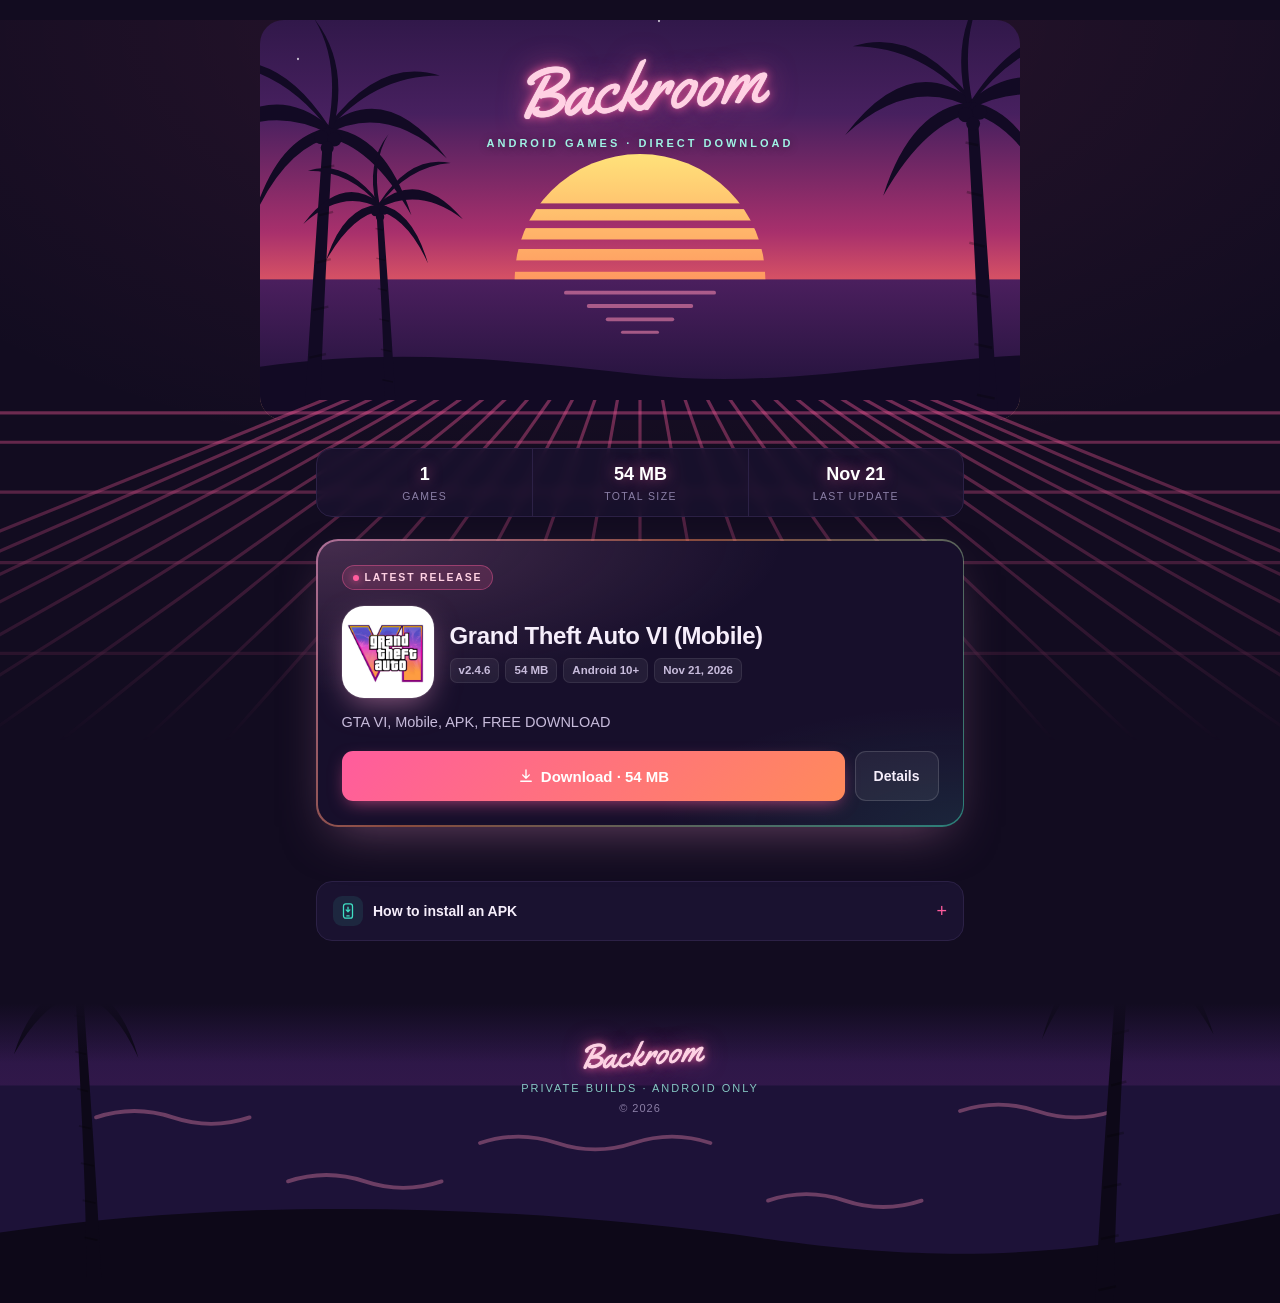
==== commit d3dcaf5c: "Monetag: tag de verificare Co-Authored-By: Claude Opus 5.5 <noreply@anthropic.com>" ====
--- a/docs/index.html
+++ b/docs/index.html
@@ -4,6 +4,7 @@
   <meta charset="utf-8">
   <meta name="viewport" content="width=device-width, initial-scale=1, viewport-fit=cover">
   <meta name="robots" content="noindex, nofollow">
+  <meta name="monetag" content="6782101a242589d59f6271af67c3140b">
   <meta name="theme-color" content="#1b1035">
   <title>Backroom</title>
   <link rel="icon" href="favicon.svg" type="image/svg+xml">
